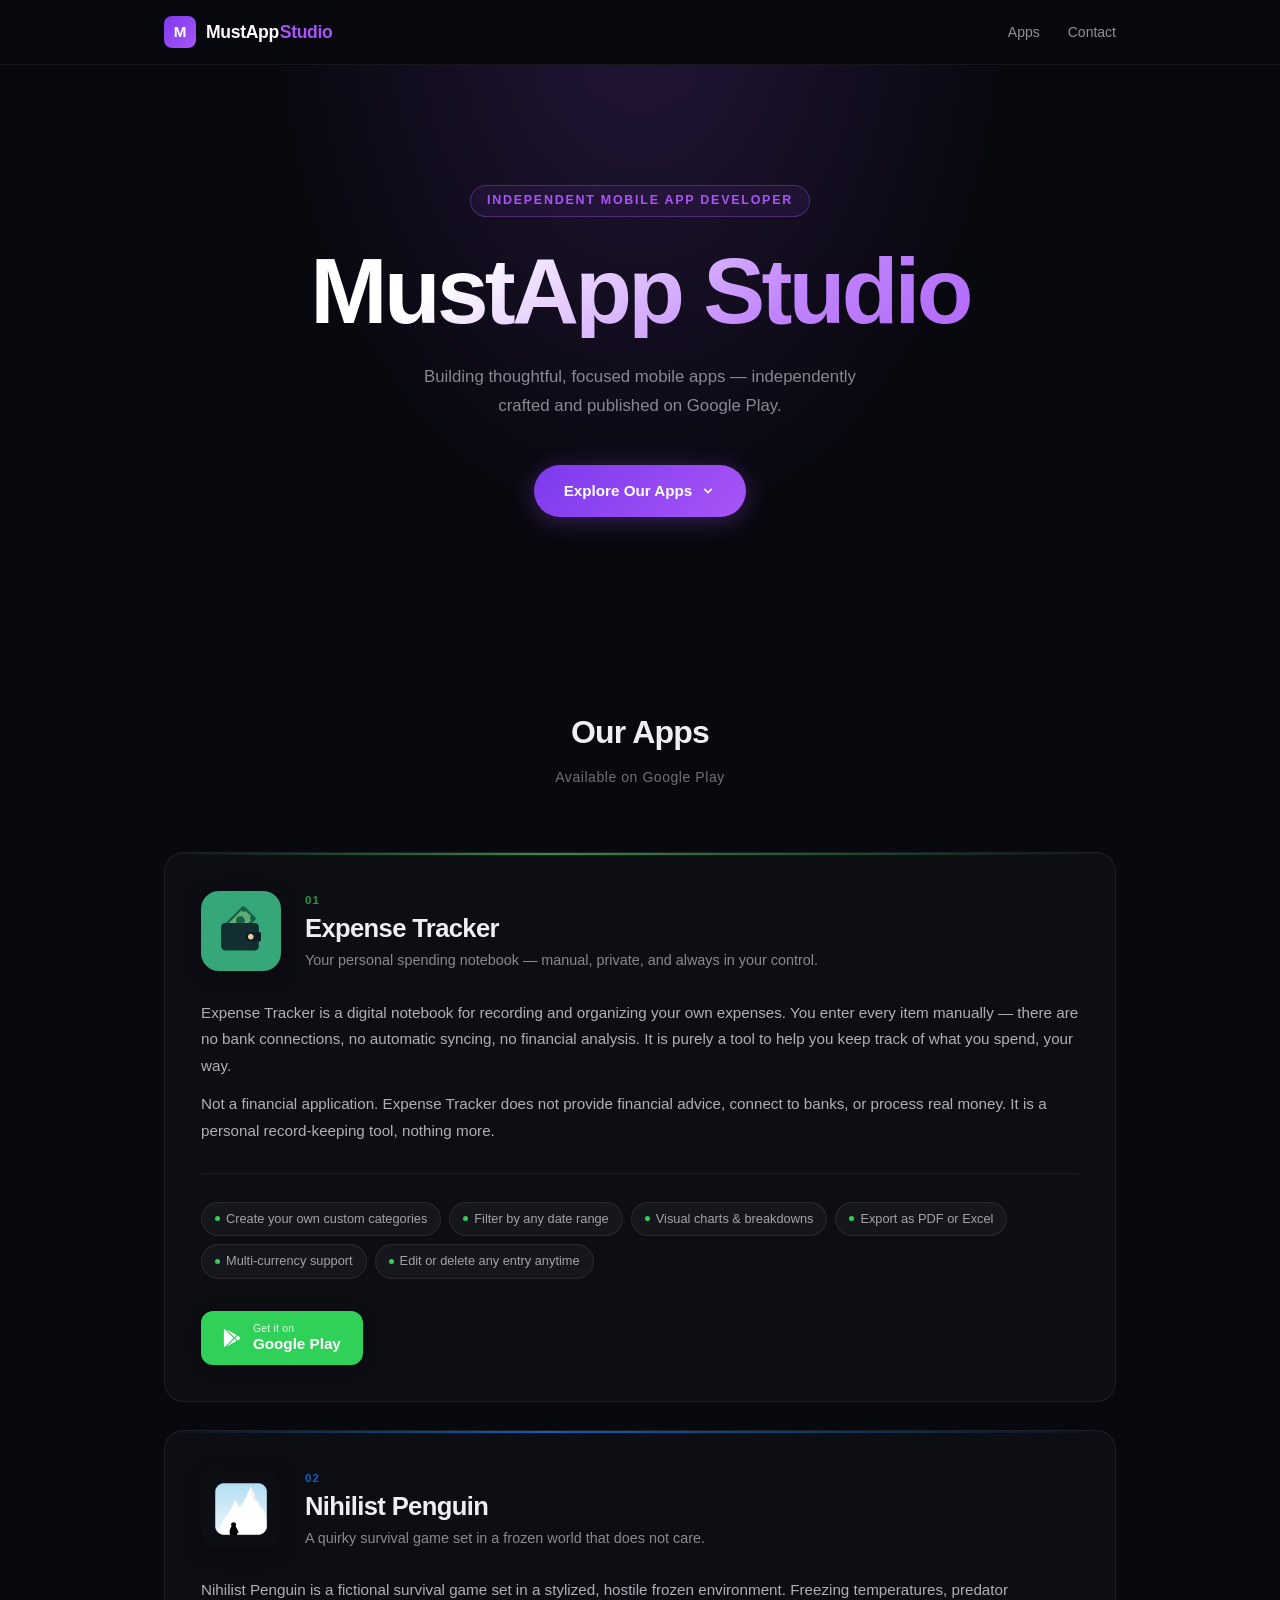
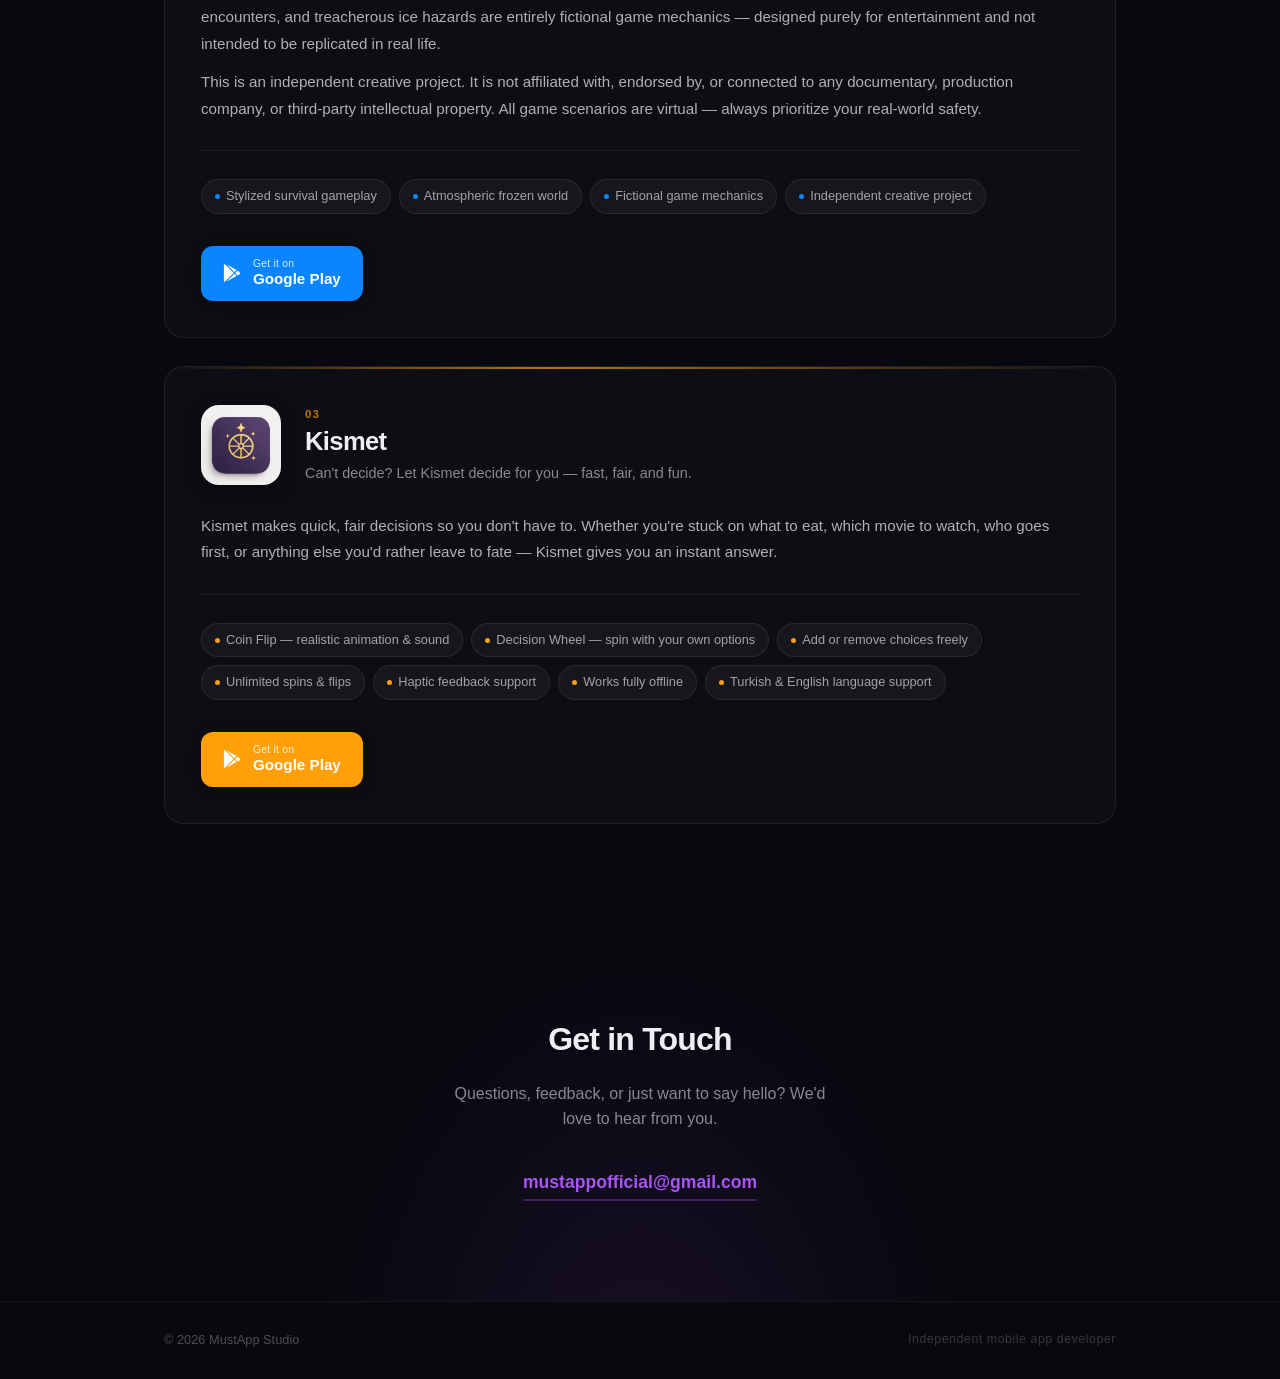
==== index.html @ 0dcb803d "Add files via upload" ====
<!DOCTYPE html>
<html lang="en">
  <head>
    <meta charset="UTF-8" />
    <meta name="viewport" content="width=device-width, initial-scale=1.0" />
    <title>MustApp Studio — Independent Mobile App Developer</title>
    <meta name="description" content="MustApp Studio is an independent mobile app developer. Discover our apps on Google Play — Expense Tracker, Nihilist Penguin, and Kismet." />
    <meta name="theme-color" content="#08080F" />
    <script type="module" crossorigin src="/assets/index-DP7Areft.js"></script>
    <link rel="stylesheet" crossorigin href="/assets/index-CyLhtBIr.css">
  </head>
  <body>
    <div id="root"></div>
  </body>
</html>
---- assets/index-CyLhtBIr.css ----
*,*:before,*:after{box-sizing:border-box;margin:0;padding:0}html{scroll-behavior:smooth}body{font-family:-apple-system,BlinkMacSystemFont,Segoe UI,Roboto,Helvetica Neue,Arial,sans-serif;background:#08080f;color:#eeeef5;line-height:1.6;-webkit-font-smoothing:antialiased;-moz-osx-font-smoothing:grayscale}a{text-decoration:none;color:inherit}.container{max-width:1000px;margin:0 auto;padding:0 24px}.page{min-height:100vh;display:flex;flex-direction:column}.header{position:sticky;top:0;z-index:100;background:#08080fd1;backdrop-filter:blur(24px);-webkit-backdrop-filter:blur(24px);border-bottom:1px solid rgba(255,255,255,.06)}.header-inner{display:flex;align-items:center;justify-content:space-between;height:64px}.logo{display:flex;align-items:center;gap:10px}.logo-mark{display:flex;align-items:center;justify-content:center;width:32px;height:32px;background:linear-gradient(135deg,#7c3aed,#a855f7);border-radius:8px;font-size:.95rem;font-weight:800;color:#fff;flex-shrink:0}.logo-text{font-size:1.1rem;font-weight:700;letter-spacing:-.02em;color:#fff}.logo-accent{color:#a855f7;margin-left:1px}.nav{display:flex;gap:28px}.nav a{font-size:.875rem;font-weight:500;color:#eeeef599;transition:color .2s}.nav a:hover{color:#fff}.hero{position:relative;padding:120px 0 110px;text-align:center;overflow:hidden}.hero-glow{position:absolute;top:-80px;left:50%;transform:translate(-50%);width:800px;height:600px;background:radial-gradient(ellipse at 50% 0%,rgba(168,85,247,.18) 0%,transparent 65%);pointer-events:none}.hero-content{position:relative;z-index:1}.hero-eyebrow{display:inline-block;font-size:.78rem;font-weight:700;letter-spacing:.14em;text-transform:uppercase;color:#a855f7;border:1px solid rgba(168,85,247,.35);background:#a855f714;padding:5px 16px;border-radius:100px;margin-bottom:28px}.hero-title{font-size:clamp(3.2rem,9vw,5.8rem);font-weight:800;letter-spacing:-.04em;line-height:1;background:linear-gradient(140deg,#fff 30%,#c084fc,#a855f7);-webkit-background-clip:text;-webkit-text-fill-color:transparent;background-clip:text;margin-bottom:24px}.hero-subtitle{font-size:1.05rem;color:#eeeef58c;max-width:440px;margin:0 auto 44px;line-height:1.75}.hero-cta{display:inline-flex;align-items:center;gap:8px;padding:14px 30px;background:linear-gradient(135deg,#7c3aed,#a855f7);color:#fff;border-radius:100px;font-weight:600;font-size:.95rem;transition:opacity .2s,transform .2s,box-shadow .2s;box-shadow:0 4px 24px #a855f74d}.hero-cta:hover{opacity:.9;transform:translateY(-2px);box-shadow:0 8px 32px #a855f766}.apps-section{padding:80px 0 100px}.section-header{text-align:center;margin-bottom:64px}.section-title{font-size:2rem;font-weight:700;letter-spacing:-.025em;margin-bottom:8px}.section-subtitle{font-size:.875rem;color:#eeeef573;letter-spacing:.04em}.apps-list{display:flex;flex-direction:column;gap:28px}.app-card{position:relative;background:#ffffff06;border:1px solid rgba(255,255,255,.07);border-radius:20px;overflow:hidden;transition:background .3s,border-color .3s}.app-card:hover{background:#ffffff0a;border-color:#ffffff1c}.app-card-top-line{height:2px;background:linear-gradient(90deg,transparent 0%,var(--accent) 40%,transparent 100%);opacity:.7}.app-card-inner{padding:36px}.app-card-header{display:flex;align-items:flex-start;gap:24px;margin-bottom:28px}.app-icon{width:80px;height:80px;border-radius:18px;object-fit:cover;flex-shrink:0;box-shadow:0 4px 20px #0006}.app-number{font-size:.72rem;font-weight:700;letter-spacing:.1em;color:var(--accent);opacity:.7;margin-bottom:4px}.app-name{font-size:1.6rem;font-weight:700;letter-spacing:-.025em;line-height:1.1;margin-bottom:8px}.app-tagline{font-size:.9rem;color:#eeeef58c;line-height:1.5}.app-description{margin-bottom:28px;padding-bottom:28px;border-bottom:1px solid rgba(255,255,255,.06)}.app-description p{font-size:.95rem;color:#eeeef5b8;line-height:1.75;margin-bottom:12px}.app-description p:last-child{margin-bottom:0}.app-features{list-style:none;display:flex;flex-wrap:wrap;gap:8px;margin-bottom:32px}.app-features li{display:inline-flex;align-items:center;gap:6px;font-size:.8rem;font-weight:500;color:#eeeef5a6;background:#ffffff0a;border:1px solid rgba(255,255,255,.08);padding:6px 13px;border-radius:100px;transition:border-color .2s}.app-features li:hover{border-color:#ffffff26}.feature-dot{width:5px;height:5px;border-radius:50%;background:var(--accent);flex-shrink:0}.play-store-btn{display:inline-flex;align-items:center;gap:12px;padding:12px 22px;background:var(--btn-color);color:#fff;border-radius:12px;font-weight:600;transition:opacity .2s,transform .2s,box-shadow .2s;box-shadow:0 2px 16px #0000004d}.play-store-btn:hover{opacity:.88;transform:translateY(-2px);box-shadow:0 6px 24px #00000059}.play-store-btn span{display:flex;flex-direction:column;line-height:1.2}.play-store-btn small{font-size:.65rem;font-weight:400;opacity:.85;letter-spacing:.02em}.play-store-btn span:last-child{font-size:.95rem}.contact-section{padding:90px 0 100px;position:relative;overflow:hidden}.contact-section:before{content:"";position:absolute;bottom:-100px;left:50%;transform:translate(-50%);width:700px;height:500px;background:radial-gradient(ellipse at 50% 100%,rgba(168,85,247,.1) 0%,transparent 65%);pointer-events:none}.contact-inner{position:relative;z-index:1;text-align:center}.contact-text{color:#eeeef58c;font-size:1rem;max-width:380px;margin:16px auto 36px}.contact-email{display:inline-block;font-size:1.1rem;font-weight:600;color:#a855f7;padding-bottom:3px;border-bottom:2px solid rgba(168,85,247,.3);transition:color .2s,border-color .2s}.contact-email:hover{color:#c084fc;border-color:#c084fc}.footer{margin-top:auto;border-top:1px solid rgba(255,255,255,.05);padding:28px 0}.footer-inner{display:flex;align-items:center;justify-content:space-between;gap:16px}.footer-copy{font-size:.8rem;color:#eeeef54d}.footer-tagline{font-size:.78rem;color:#eeeef533;letter-spacing:.04em}@media (max-width: 640px){.header-inner{height:56px}.nav{gap:20px}.hero{padding:80px 0 72px}.app-card-inner{padding:24px 20px}.app-card-header{gap:16px;margin-bottom:20px}.app-icon{width:64px;height:64px;border-radius:14px}.app-name{font-size:1.35rem}.footer-inner{flex-direction:column;text-align:center;gap:6px}}
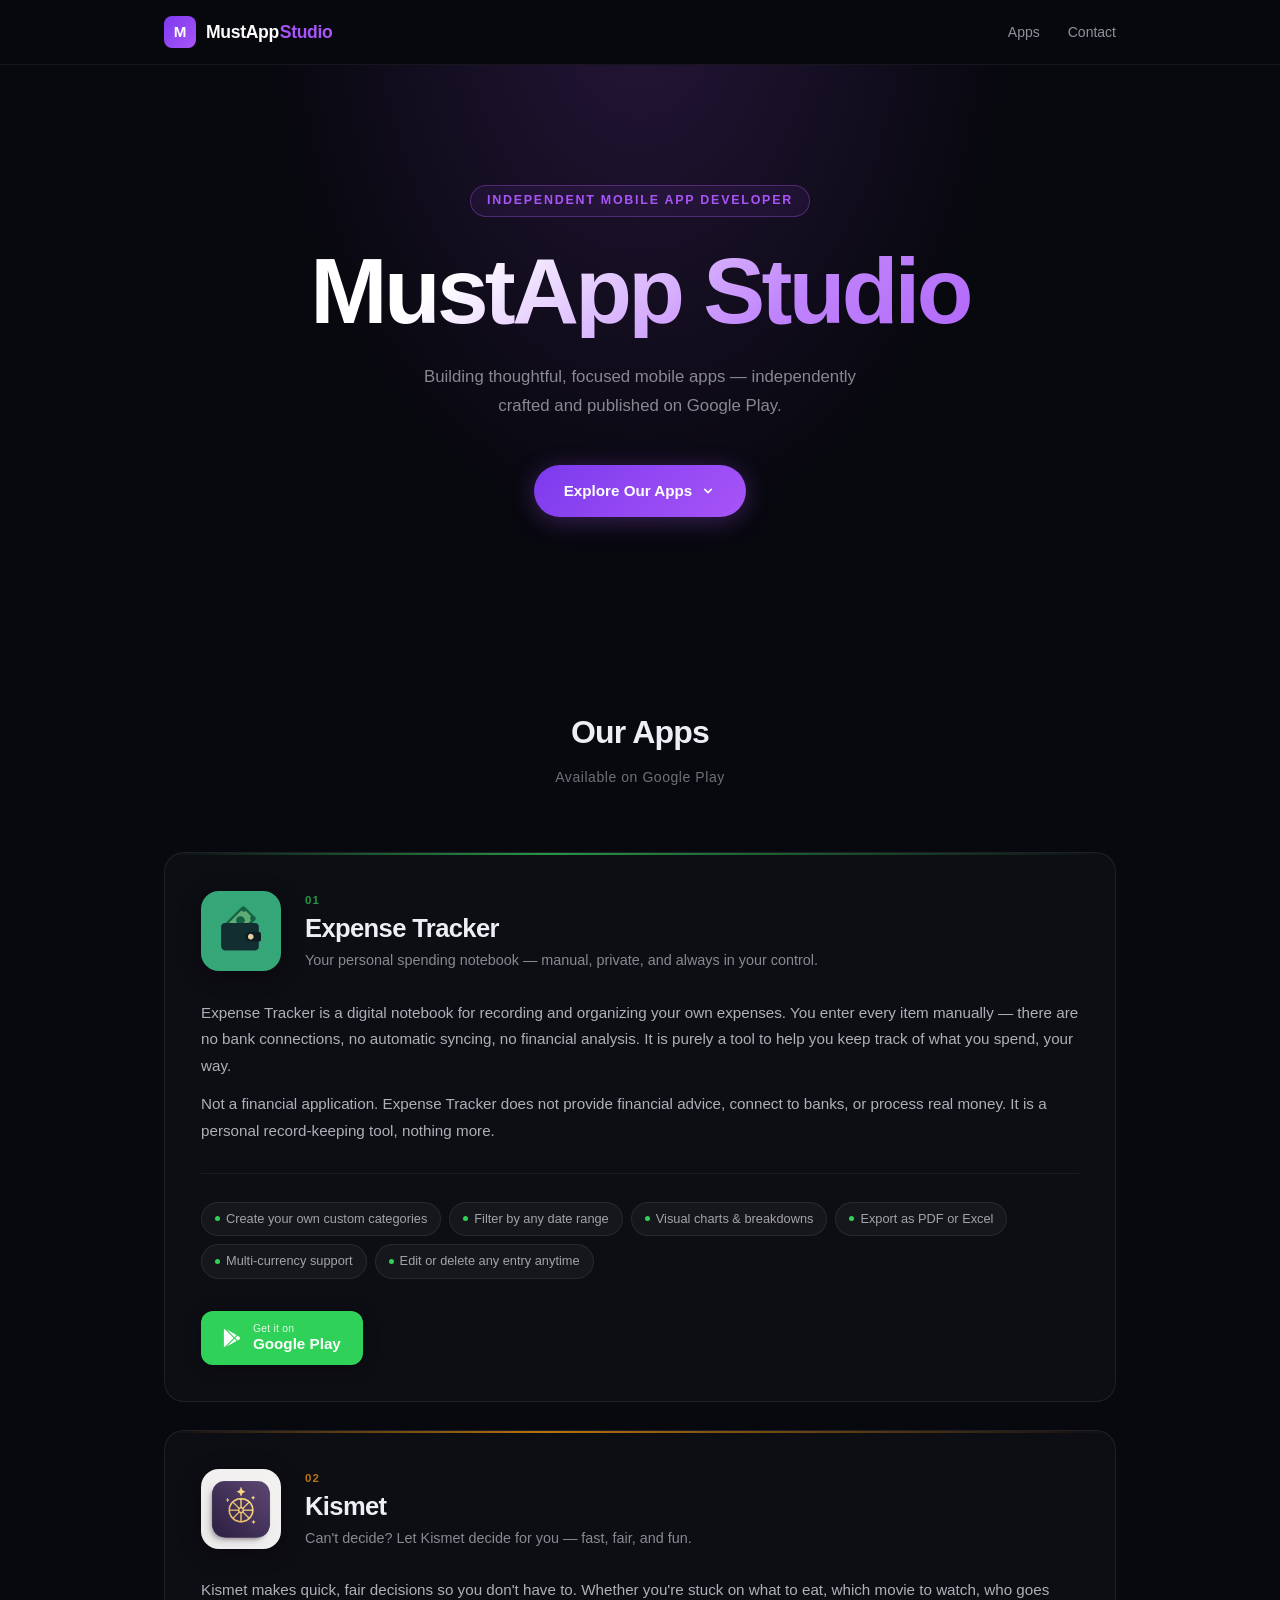
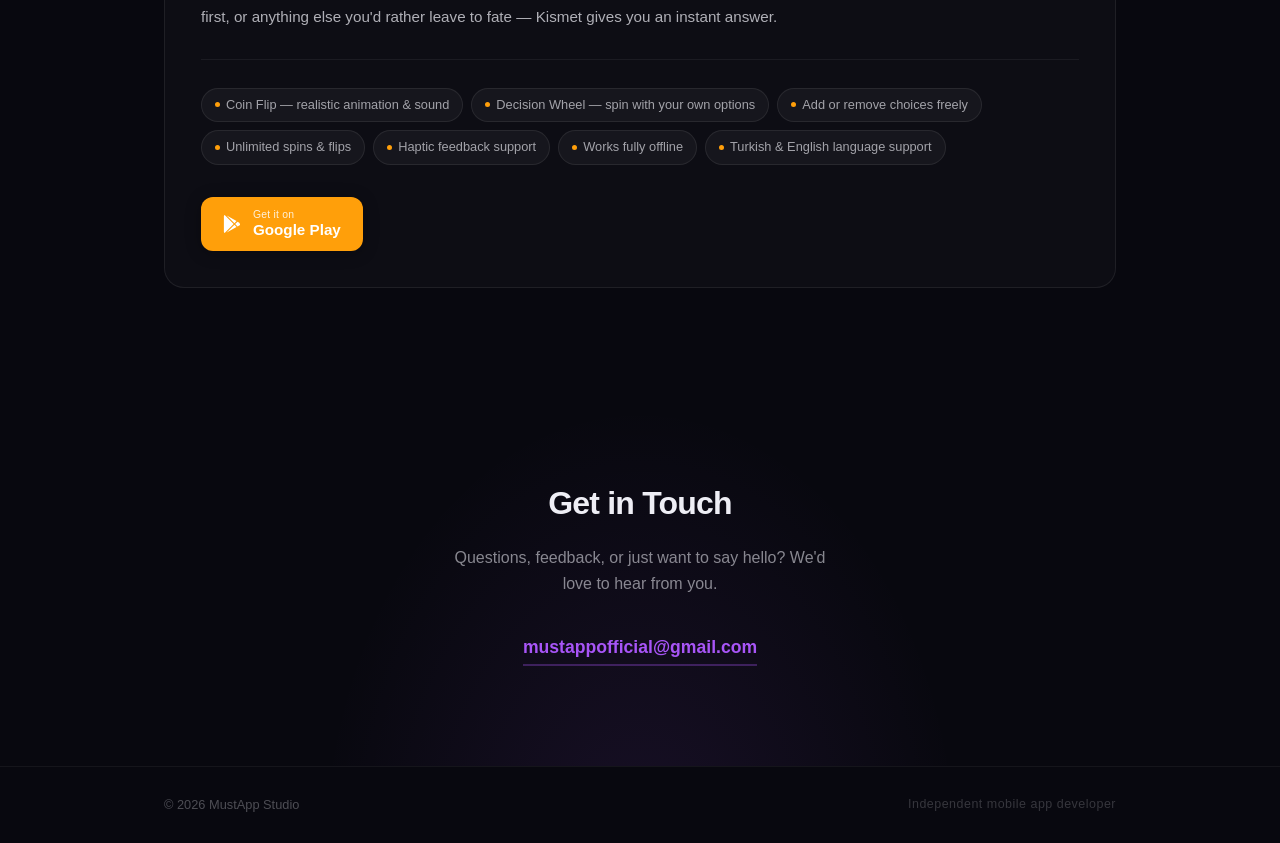
==== commit 91385cb8: "Add files via upload" ====
--- a/index.html
+++ b/index.html
@@ -6,7 +6,7 @@
     <title>MustApp Studio — Independent Mobile App Developer</title>
     <meta name="description" content="MustApp Studio is an independent mobile app developer. Discover our apps on Google Play — Expense Tracker, Nihilist Penguin, and Kismet." />
     <meta name="theme-color" content="#08080F" />
-    <script type="module" crossorigin src="/assets/index-DP7Areft.js"></script>
+    <script type="module" crossorigin src="/assets/index-C-pOeK6K.js"></script>
     <link rel="stylesheet" crossorigin href="/assets/index-CyLhtBIr.css">
   </head>
   <body>
